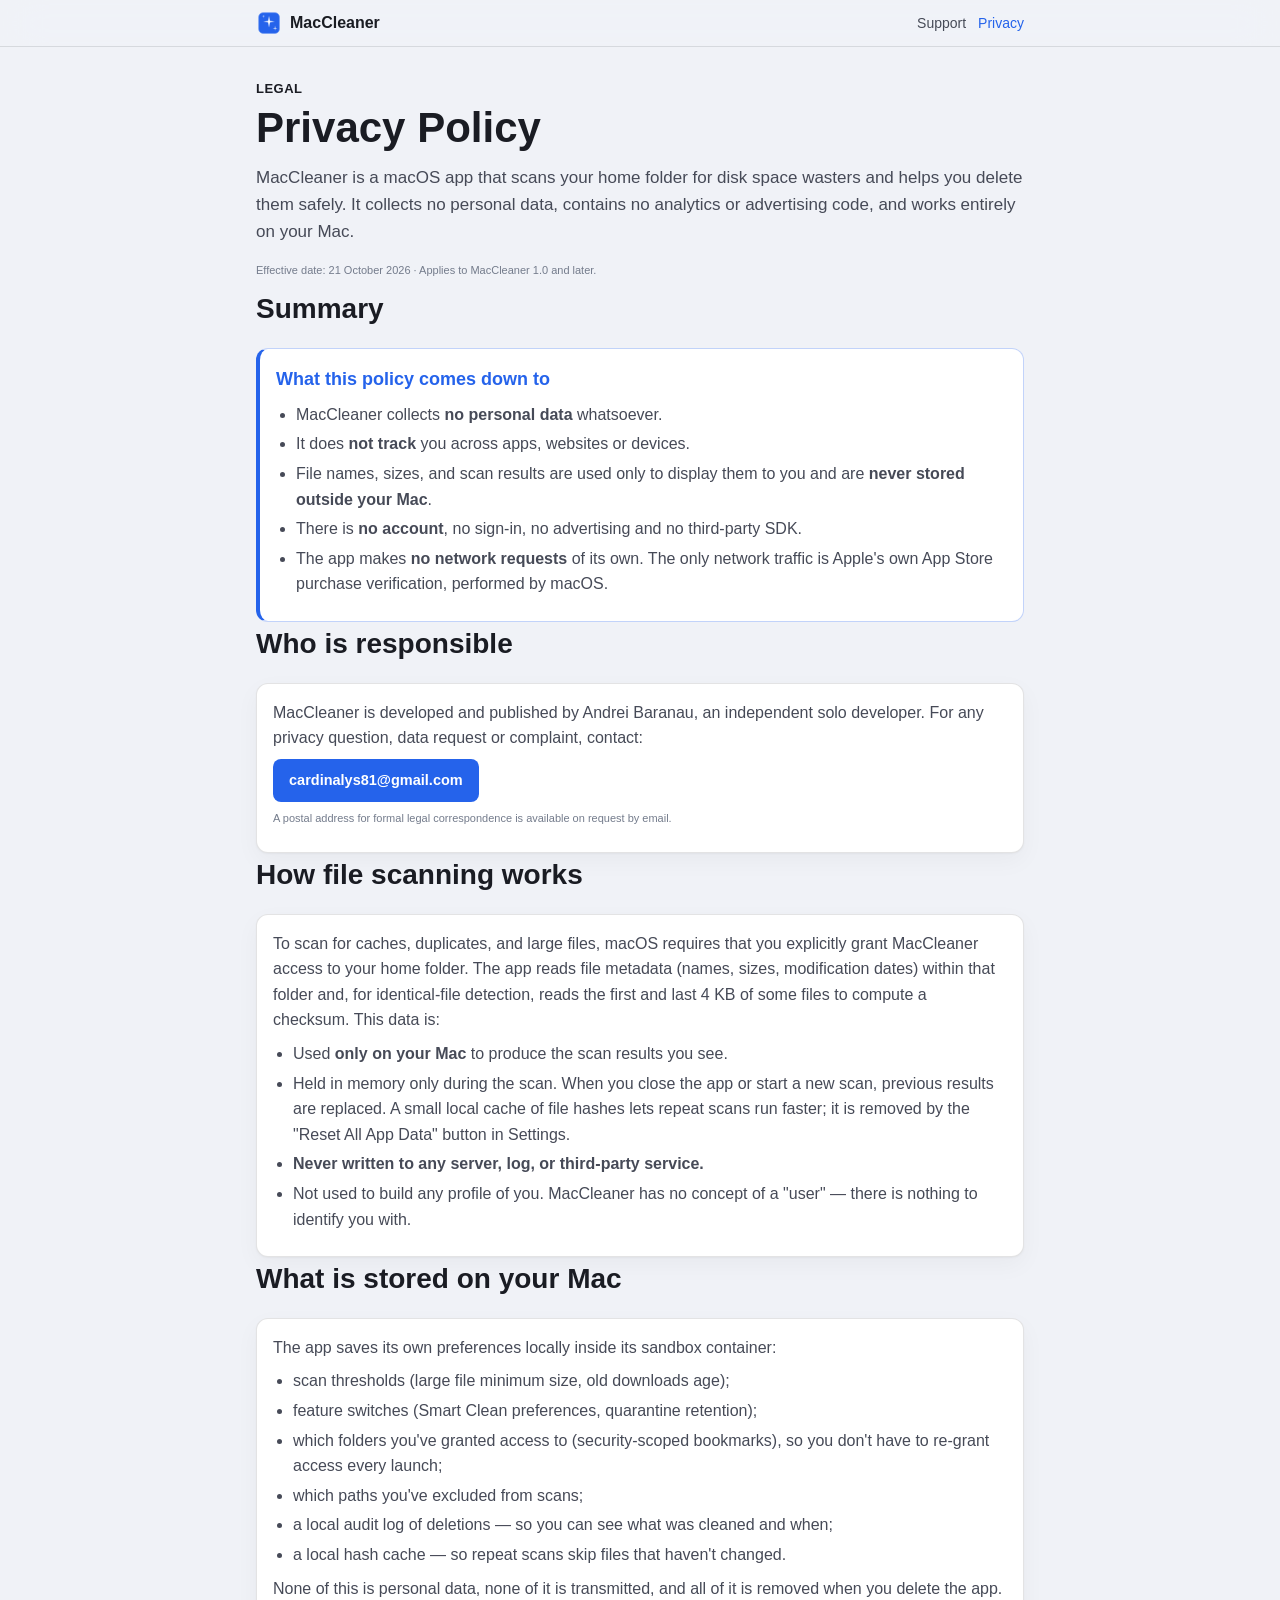
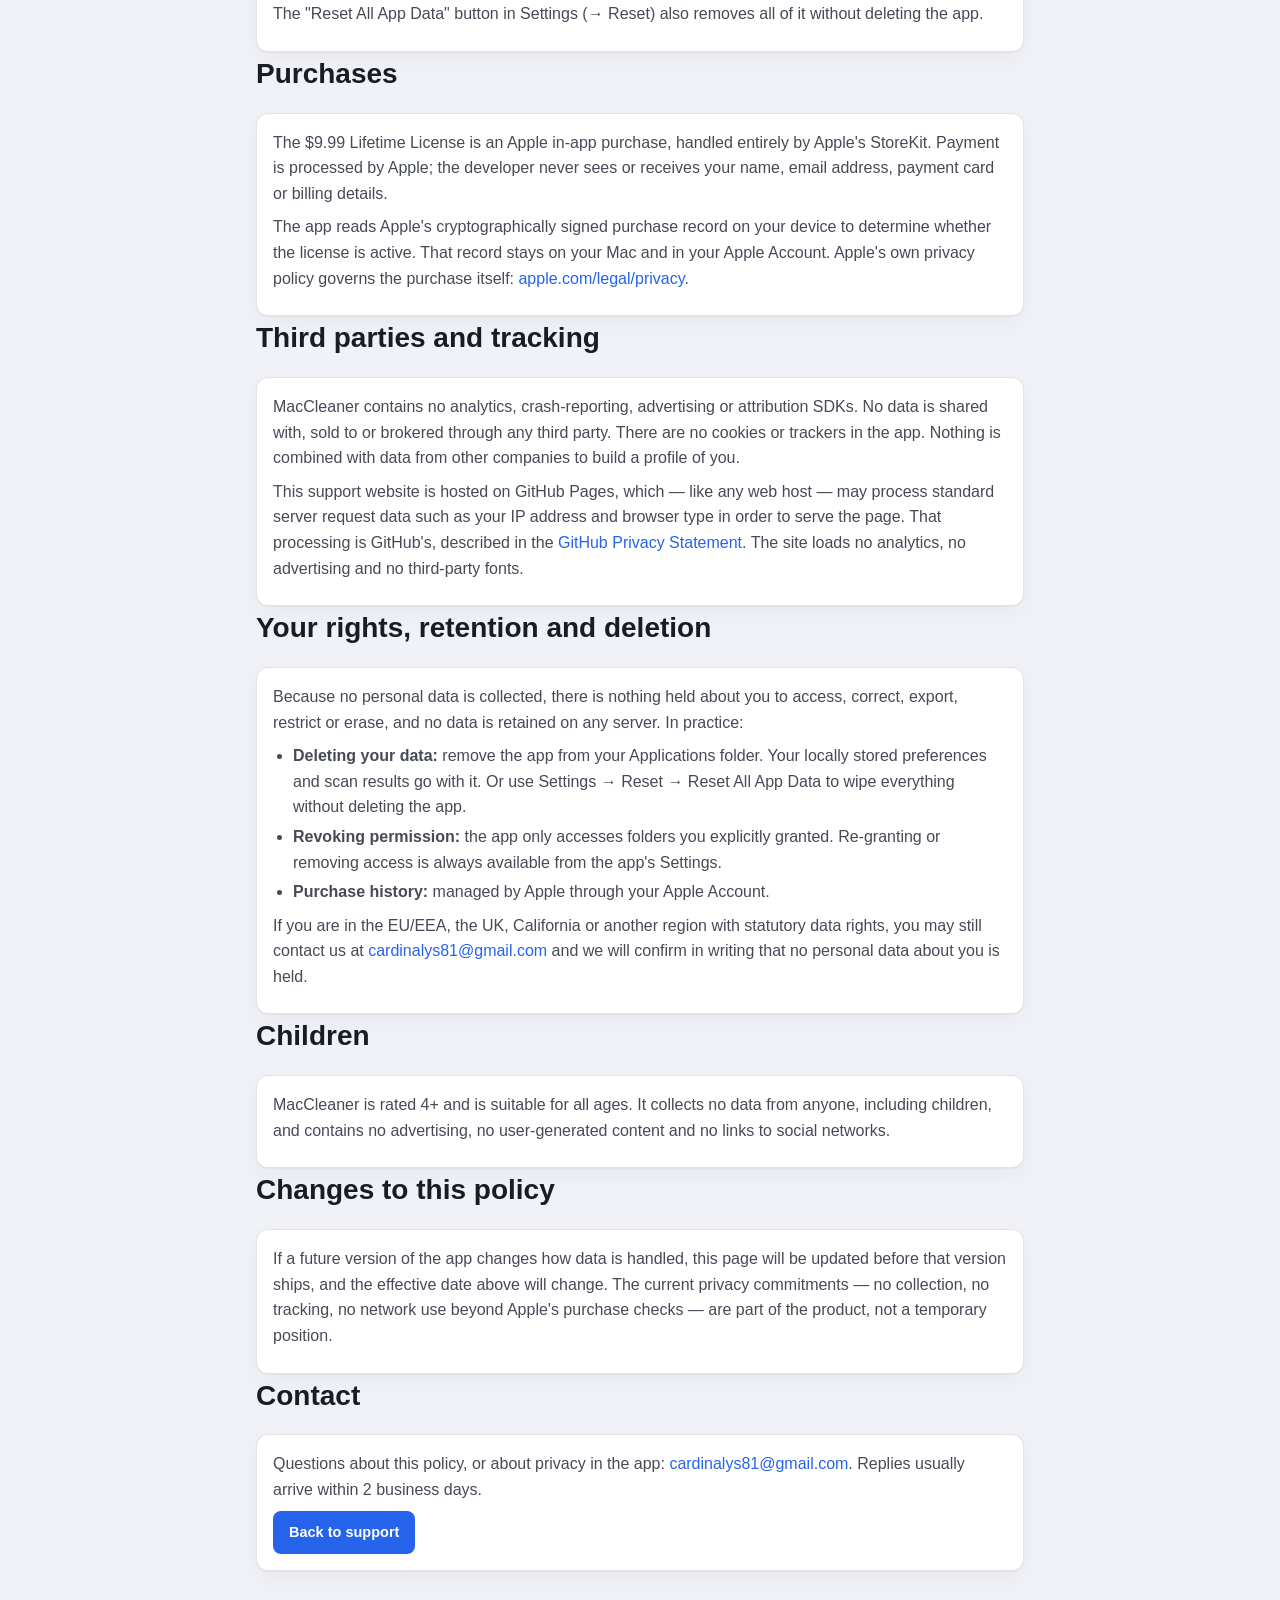
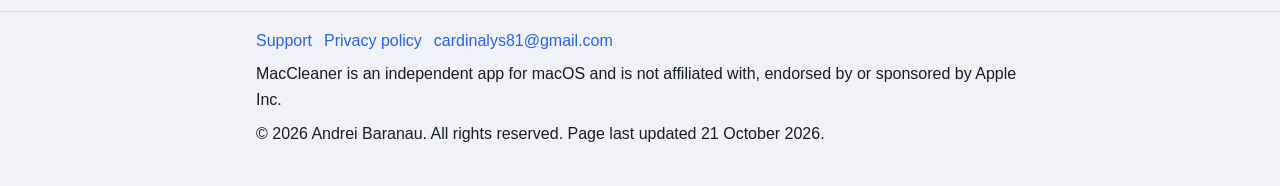
==== privacy.html @ f30d48b1 "landng" ====
<!DOCTYPE html>
<html lang="en">
<head>
    <meta charset="utf-8"/>
    <meta name="viewport" content="width=device-width, initial-scale=1"/>
    <title>MacCleaner Privacy Policy</title>
    <meta name="description" content="Privacy policy for MacCleaner, the macOS disk space cleaner. No data collection, no tracking, no analytics — your files never leave your Mac."/>
    <meta name="theme-color" content="#0a1c3d"/>
    <link rel="canonical" href="https://carsinalys.github.io/mac-cleaner-info/privacy.html"/>
    <link rel="icon" type="image/png" sizes="32x32" href="assets/favicon-32.png"/>
    <link rel="apple-touch-icon" href="assets/icon-256.png"/>
    <link rel="stylesheet" href="assets/styles.css"/>
</head>

<body>
    <a class="skip-link" href="#main">Skip to content</a>

    <header class="topbar">
        <div class="topbar__inner">
            <a class="topbar__brand" href="./">
                <img src="assets/icon-128.png" alt="" width="26" height="26"/>
                MacCleaner
            </a>
            <nav class="topbar__nav" aria-label="Sections">
                <a href="./">Support</a>
                <a href="privacy.html" aria-current="page">Privacy</a>
            </nav>
        </div>
    </header>

    <main id="main" class="wrap">
        <section style="margin-top: 32px">
            <span class="eyebrow">Legal</span>
            <h1>Privacy Policy</h1>
            <p class="lead">
                MacCleaner is a macOS app that scans your home folder for disk space
                wasters and helps you delete them safely. It collects no personal data,
                contains no analytics or advertising code, and works entirely on your Mac.
            </p>
            <p class="tiny">Effective date: 21 October 2026 · Applies to MacCleaner 1.0 and later.</p>
        </section>

        <section id="summary">
            <h2>Summary</h2>
            <div class="notice">
                <h3>What this policy comes down to</h3>
                <ul class="muted">
                    <li>MacCleaner collects <strong>no personal data</strong> whatsoever.</li>
                    <li>It does <strong>not track</strong> you across apps, websites or devices.</li>
                    <li>
                        File names, sizes, and scan results are used only to display them to
                        you and are <strong>never stored outside your Mac</strong>.
                    </li>
                    <li>
                        There is <strong>no account</strong>, no sign-in, no advertising and no
                        third-party SDK.
                    </li>
                    <li>
                        The app makes <strong>no network requests</strong> of its own. The only
                        network traffic is Apple's own App Store purchase verification,
                        performed by macOS.
                    </li>
                </ul>
            </div>
        </section>

        <section id="who">
            <h2>Who is responsible</h2>
            <div class="card">
                <p class="muted">
                    MacCleaner is developed and published by Andrei Baranau, an independent solo developer. For any privacy
                    question, data request or complaint, contact:
                </p>
                <p>
                    <a class="btn" href="mailto:cardinalys81@gmail.com">cardinalys81@gmail.com</a>
                </p>
                <p class="tiny">
                    A postal address for formal legal correspondence is available on request by
                    email.
                </p>
            </div>
        </section>

        <section id="scan-data">
            <h2>How file scanning works</h2>
            <div class="card">
                <p class="muted">
                    To scan for caches, duplicates, and large files, macOS requires that you
                    explicitly grant MacCleaner access to your home folder. The app reads file
                    metadata (names, sizes, modification dates) within that folder and, for
                    identical-file detection, reads the first and last 4 KB of some files to
                    compute a checksum. This data is:
                </p>
                <ul class="muted">
                    <li>Used <strong>only on your Mac</strong> to produce the scan results you see.</li>
                    <li>
                        Held in memory only during the scan. When you close the app or start a
                        new scan, previous results are replaced. A small local cache of file
                        hashes lets repeat scans run faster; it is removed by the "Reset All
                        App Data" button in Settings.
                    </li>
                    <li>
                        <strong>Never written to any server, log, or third-party service.</strong>
                    </li>
                    <li>
                        Not used to build any profile of you. MacCleaner has no concept of a
                        "user" — there is nothing to identify you with.
                    </li>
                </ul>
            </div>
        </section>

        <section id="stored">
            <h2>What is stored on your Mac</h2>
            <div class="card">
                <p class="muted">The app saves its own preferences locally inside its sandbox container:</p>
                <ul class="muted">
                    <li>scan thresholds (large file minimum size, old downloads age);</li>
                    <li>feature switches (Smart Clean preferences, quarantine retention);</li>
                    <li>which folders you've granted access to (security-scoped bookmarks), so you don't have to re-grant access every launch;</li>
                    <li>which paths you've excluded from scans;</li>
                    <li>a local audit log of deletions — so you can see what was cleaned and when;</li>
                    <li>a local hash cache — so repeat scans skip files that haven't changed.</li>
                </ul>
                <p class="muted">
                    None of this is personal data, none of it is transmitted, and all of it is
                    removed when you delete the app. The "Reset All App Data" button in
                    Settings (→ Reset) also removes all of it without deleting the app.
                </p>
            </div>
        </section>

        <section id="purchases">
            <h2>Purchases</h2>
            <div class="card">
                <p class="muted">
                    The $9.99 Lifetime License is an Apple in-app purchase, handled entirely
                    by Apple's StoreKit. Payment is processed by Apple; the developer never
                    sees or receives your name, email address, payment card or billing details.
                </p>
                <p class="muted">
                    The app reads Apple's cryptographically signed purchase record on your
                    device to determine whether the license is active. That record stays on
                    your Mac and in your Apple Account. Apple's own privacy policy governs
                    the purchase itself:
                    <a href="https://www.apple.com/legal/privacy/" rel="noopener">apple.com/legal/privacy</a>.
                </p>
            </div>
        </section>

        <section id="third-parties">
            <h2>Third parties and tracking</h2>
            <div class="card">
                <p class="muted">
                    MacCleaner contains no analytics, crash-reporting, advertising or
                    attribution SDKs. No data is shared with, sold to or brokered through any
                    third party. There are no cookies or trackers in the app. Nothing is
                    combined with data from other companies to build a profile of you.
                </p>
                <p class="muted">
                    This support website is hosted on GitHub Pages, which — like any web host —
                    may process standard server request data such as your IP address and
                    browser type in order to serve the page. That processing is GitHub's,
                    described in the
                    <a href="https://docs.github.com/site-policy/privacy-policies/github-general-privacy-statement" rel="noopener">GitHub Privacy Statement</a>.
                    The site loads no analytics, no advertising and no third-party fonts.
                </p>
            </div>
        </section>

        <section id="rights">
            <h2>Your rights, retention and deletion</h2>
            <div class="card">
                <p class="muted">
                    Because no personal data is collected, there is nothing held about you to
                    access, correct, export, restrict or erase, and no data is retained on any
                    server. In practice:
                </p>
                <ul class="muted">
                    <li>
                        <strong>Deleting your data:</strong> remove the app from your Applications
                        folder. Your locally stored preferences and scan results go with it.
                        Or use Settings → Reset → Reset All App Data to wipe everything without
                        deleting the app.
                    </li>
                    <li>
                        <strong>Revoking permission:</strong> the app only accesses folders you
                        explicitly granted. Re-granting or removing access is always available
                        from the app's Settings.
                    </li>
                    <li>
                        <strong>Purchase history:</strong> managed by Apple through your Apple Account.
                    </li>
                </ul>
                <p class="muted">
                    If you are in the EU/EEA, the UK, California or another region with statutory
                    data rights, you may still contact us at
                    <a href="mailto:cardinalys81@gmail.com">cardinalys81@gmail.com</a> and we
                    will confirm in writing that no personal data about you is held.
                </p>
            </div>
        </section>

        <section id="children">
            <h2>Children</h2>
            <div class="card">
                <p class="muted">
                    MacCleaner is rated 4+ and is suitable for all ages. It collects no data
                    from anyone, including children, and contains no advertising, no
                    user-generated content and no links to social networks.
                </p>
            </div>
        </section>

        <section id="changes">
            <h2>Changes to this policy</h2>
            <div class="card">
                <p class="muted">
                    If a future version of the app changes how data is handled, this page will
                    be updated before that version ships, and the effective date above will
                    change. The current privacy commitments — no collection, no tracking, no
                    network use beyond Apple's purchase checks — are part of the product, not
                    a temporary position.
                </p>
            </div>
        </section>

        <section id="contact-legal">
            <h2>Contact</h2>
            <div class="card">
                <p class="muted">
                    Questions about this policy, or about privacy in the app:
                    <a href="mailto:cardinalys81@gmail.com">cardinalys81@gmail.com</a>.
                    Replies usually arrive within 2 business days.
                </p>
                <div class="btn-row">
                    <a class="btn" href="./">Back to support</a>
                </div>
            </div>
        </section>
    </main>

    <footer class="footer">
        <div class="footer__inner">
            <div class="footer__links">
                <a href="./">Support</a>
                <a href="privacy.html">Privacy policy</a>
                <a href="mailto:cardinalys81@gmail.com">cardinalys81@gmail.com</a>
            </div>
            <p>
                MacCleaner is an independent app for macOS and is not affiliated with,
                endorsed by or sponsored by Apple Inc.
            </p>
            <p>© 2026 Andrei Baranau. All rights reserved. Page last updated 21 October 2026.</p>
        </div>
    </footer>
</body>
</html>
---- assets/styles.css ----
/* MacCleaner support site — design tokens mirror the app's DesignSystem.swift */

:root {
  color-scheme: light dark;

  --accent: #2563eb;
  --accent-strong: #1d4ed8;
  --accent-soft: rgba(37, 99, 235, 0.08);
  --accent-line: rgba(37, 99, 235, 0.28);

  --radius-row: 8px;
  --radius-button: 8px;
  --radius-card: 12px;
  --radius-hero: 16px;

  --space-xs: 4px;
  --space-sm: 8px;
  --space-md: 12px;
  --space-lg: 16px;
  --space-xl: 24px;
  --space-xxl: 32px;
  --space-section: 40px;

  --page-bg: #f0f2f7;
  --card-bg: #ffffff;
  --card-bg-alt: #f8f9fc;
  --separator: rgba(60, 60, 67, 0.14);
  --text: #1a1c23;
  --text-secondary: #464a57;
  --text-tertiary: #747c8c;
  --shadow: 0 1px 2px rgba(0, 0, 0, 0.04), 0 8px 24px rgba(0, 0, 0, 0.04);

  --hero-bg: linear-gradient(150deg, #0a1c3d 0%, #123266 48%, #0e2038 100%);
  --hero-text: #f4f7ff;
  --hero-text-secondary: rgba(244, 247, 255, 0.7);
  --hero-card-bg: rgba(255, 255, 255, 0.06);
  --hero-card-line: rgba(255, 255, 255, 0.12);

  --ok: #16a34a;
  --warn: #b45309;
  --danger: #dc2626;

  --font: -apple-system, BlinkMacSystemFont, "SF Pro Text", "Segoe UI", Roboto,
    Helvetica, Arial, sans-serif;
  --content-width: 800px;
}

@media (prefers-color-scheme: dark) {
  :root {
    --accent: #60a5fa;
    --accent-strong: #93c5fd;
    --accent-soft: rgba(96, 165, 250, 0.1);
    --accent-line: rgba(96, 165, 250, 0.3);

    --page-bg: #0e0e12;
    --card-bg: #1a1a24;
    --card-bg-alt: #20202a;
    --separator: rgba(235, 235, 245, 0.12);
    --text: #eef0f7;
    --text-secondary: #a8b0be;
    --text-tertiary: #78808e;
    --shadow: 0 1px 2px rgba(0, 0, 0, 0.3), 0 10px 30px rgba(0, 0, 0, 0.3);

    --ok: #4ade80;
    --warn: #fbbf24;
    --danger: #f87171;
  }
}

*,
*::before,
*::after {
  box-sizing: border-box;
}

html {
  -webkit-text-size-adjust: 100%;
  scroll-behavior: smooth;
  scroll-padding-top: 72px;
}

body {
  margin: 0;
  font: 400 16px/1.6 var(--font);
  color: var(--text);
  background: var(--page-bg);
}

a {
  color: var(--accent);
  text-decoration: none;
}
a:hover {
  text-decoration: underline;
}

h1 {
  font-size: clamp(30px, 4.5vw, 42px);
  font-weight: 700;
  line-height: 1.15;
  margin: 0 0 var(--space-md);
}
h2 {
  font-size: clamp(22px, 3vw, 28px);
  font-weight: 700;
  margin: 0 0 var(--space-lg);
}
h3 {
  font-size: 18px;
  font-weight: 600;
  margin: 0 0 var(--space-sm);
}
p {
  margin: 0 0 var(--space-sm);
}
ul, ol {
  margin: 0 0 var(--space-sm);
  padding-left: 20px;
}
li {
  margin-bottom: 4px;
}
code {
  font: 500 0.9em SF Mono, "SF Mono", ui-monospace, Menlo, Consolas, monospace;
  background: var(--accent-soft);
  border-radius: 3px;
  padding: 1px 5px;
}

.small { font-size: 13px; }
.tiny { font-size: 11px; color: var(--text-tertiary); }
.muted { color: var(--text-secondary); }
.lead { font-size: 17px; color: var(--text-secondary); margin: 0 0 var(--space-lg); }

.eyebrow {
  font-size: 13px;
  font-weight: 600;
  letter-spacing: 0.5px;
  text-transform: uppercase;
  display: block;
  margin-bottom: 4px;
}

.badge {
  display: inline-block;
  padding: 4px 10px;
  border-radius: 6px;
  font-size: 12.5px;
  font-weight: 500;
  background: var(--accent-soft);
  color: var(--accent);
  margin: 0 4px 4px 0;
}
.badge--green { background: rgba(34, 197, 94, 0.08); color: var(--ok); }
.badge--warn { background: rgba(245, 158, 11, 0.1); color: var(--warn); }

.skip-link {
  position: absolute;
  left: -9999px;
}
.skip-link:focus { left: 8px; top: 8px; z-index: 100; }

.wrap {
  max-width: var(--content-width);
  margin: 0 auto;
  padding: 0 var(--space-lg);
}

/* Topbar */
.topbar {
  position: sticky;
  top: 0;
  z-index: 50;
  backdrop-filter: saturate(180%) blur(20px);
  -webkit-backdrop-filter: saturate(180%) blur(20px);
  background: rgba(240, 242, 247, 0.85);
  border-bottom: 1px solid var(--separator);
}
@media (prefers-color-scheme: dark) {
  .topbar { background: rgba(14, 14, 18, 0.85); }
}
.topbar__inner {
  max-width: var(--content-width);
  margin: 0 auto;
  padding: 10px var(--space-lg);
  display: flex;
  align-items: center;
  gap: var(--space-lg);
}
.topbar__brand {
  font-size: 16px;
  font-weight: 600;
  color: var(--text);
  display: flex;
  align-items: center;
  gap: 8px;
}
.topbar__brand img { border-radius: 6px; }
.topbar__nav {
  margin-left: auto;
  display: flex;
  gap: var(--space-md);
  font-size: 14px;
}
.topbar__nav a { color: var(--text-secondary); }
.topbar__nav a:hover { color: var(--accent); }
.topbar__nav a[aria-current="page"] { color: var(--accent); }

@media (max-width: 640px) {
  .topbar__nav { display: none; }
}

/* Hero */
.hero {
  background: var(--hero-bg);
  color: var(--hero-text);
  border-radius: var(--radius-hero);
  padding: var(--space-section) var(--space-xxl);
  margin: var(--space-lg) 0 var(--space-section);
}
.hero__top {
  display: flex;
  align-items: center;
  gap: var(--space-lg);
  margin-bottom: var(--space-lg);
}
.hero__icon {
  border-radius: 18px;
}
.hero__badges { margin-bottom: var(--space-md); }
.hero .eyebrow { color: var(--hero-text-secondary); }
.hero h1 { color: var(--hero-text); }
.hero .lead { color: var(--hero-text-secondary); }
.hero .badge {
  background: var(--hero-card-bg);
  border: 1px solid var(--hero-card-line);
  color: var(--hero-text);
}

.contact {
  background: var(--hero-card-bg);
  border: 1px solid var(--hero-card-line);
  border-radius: var(--radius-card);
  padding: var(--space-lg);
}
.contact__label {
  font-size: 13px;
  font-weight: 600;
  letter-spacing: 0.5px;
  text-transform: uppercase;
  color: var(--hero-text-secondary);
  margin-bottom: 6px;
}
.contact__mail {
  font-size: 20px;
  font-weight: 600;
  color: var(--hero-text);
}
.contact__meta p { font-size: 14px; color: var(--hero-text-secondary); margin: 0; }
.contact__meta p + p { margin-top: 4px; }

/* Cards */
.card {
  background: var(--card-bg);
  border: 1px solid var(--separator);
  border-radius: var(--radius-card);
  padding: var(--space-lg);
  box-shadow: var(--shadow);
}
.card + .card { margin-top: var(--space-md); }

.notice {
  background: var(--card-bg);
  border: 1px solid var(--accent-line);
  border-left: 4px solid var(--accent);
  border-radius: var(--radius-card);
  padding: var(--space-lg);
}
.notice h3 { color: var(--accent); }

.rows details {
  border: 1px solid var(--separator);
  border-radius: var(--radius-card);
  background: var(--card-bg);
  margin-bottom: var(--space-sm);
  box-shadow: var(--shadow);
  overflow: hidden;
}
.rows summary {
  font-weight: 600;
  font-size: 15.5px;
  padding: 14px 16px;
  cursor: pointer;
  list-style: none;
  display: flex;
  align-items: center;
  gap: 8px;
}
.rows summary::before {
  content: "›";
  color: var(--accent);
  font-size: 18px;
  transform: rotate(0deg);
  transition: transform 0.2s ease;
}
.rows details[open] summary::before { transform: rotate(90deg); }
.rows summary::-webkit-details-marker { display: none; }
.rows .answer {
  padding: 0 16px 14px;
  color: var(--text-secondary);
  font-size: 15px;
}
.rows .answer p { margin: 0 0 var(--space-sm); }

/* Buttons */
.btn {
  display: inline-block;
  padding: 10px 16px;
  border-radius: var(--radius-button);
  background: var(--accent);
  color: #fff;
  font-size: 14.5px;
  font-weight: 600;
  text-decoration: none;
  border: none;
  transition: background 0.15s;
}
.btn:hover { background: var(--accent-strong); text-decoration: none; }
.btn-row { display: flex; gap: var(--space-sm); flex-wrap: wrap; }

.path {
  font: 500 0.85em SF Mono, ui-monospace, Menlo, Consolas, monospace;
  background: var(--accent-soft);
  border-radius: 3px;
  padding: 1px 5px;
  color: var(--accent);
  white-space: nowrap;
}

/* Feature grid */
.feature-grid {
  display: grid;
  grid-template-columns: repeat(auto-fit, minmax(170px, 1fr));
  gap: var(--space-md);
}
.feature {
  background: var(--card-bg);
  border: 1px solid var(--separator);
  border-radius: var(--radius-card);
  padding: var(--space-md);
  text-align: center;
  transition: transform 0.15s ease, box-shadow 0.15s ease;
}
.feature:hover { transform: translateY(-1px); box-shadow: var(--shadow); }
.feature-icon {
  display: inline-block;
  font-size: 28px;
  margin-bottom: 8px;
}
.feature-name { font-size: 13.5px; font-weight: 600; margin-bottom: 2px; }
.feature-desc { font-size: 12px; color: var(--text-tertiary); line-height: 1.4; }

/* Footer */
.footer {
  border-top: 1px solid var(--separator);
  margin-top: var(--space-section);
  padding: var(--space-lg) 0 var(--space-xxl);
}
.footer__inner {
  max-width: var(--content-width);
  margin: 0 auto;
  padding: 0 var(--space-lg);
}
.footer__links { display: flex; gap: var(--space-md); margin-bottom: var(--space-sm); }

/* Sections */
section { scroll-margin-top: 80px; }
section h2 { margin-top: 0; }
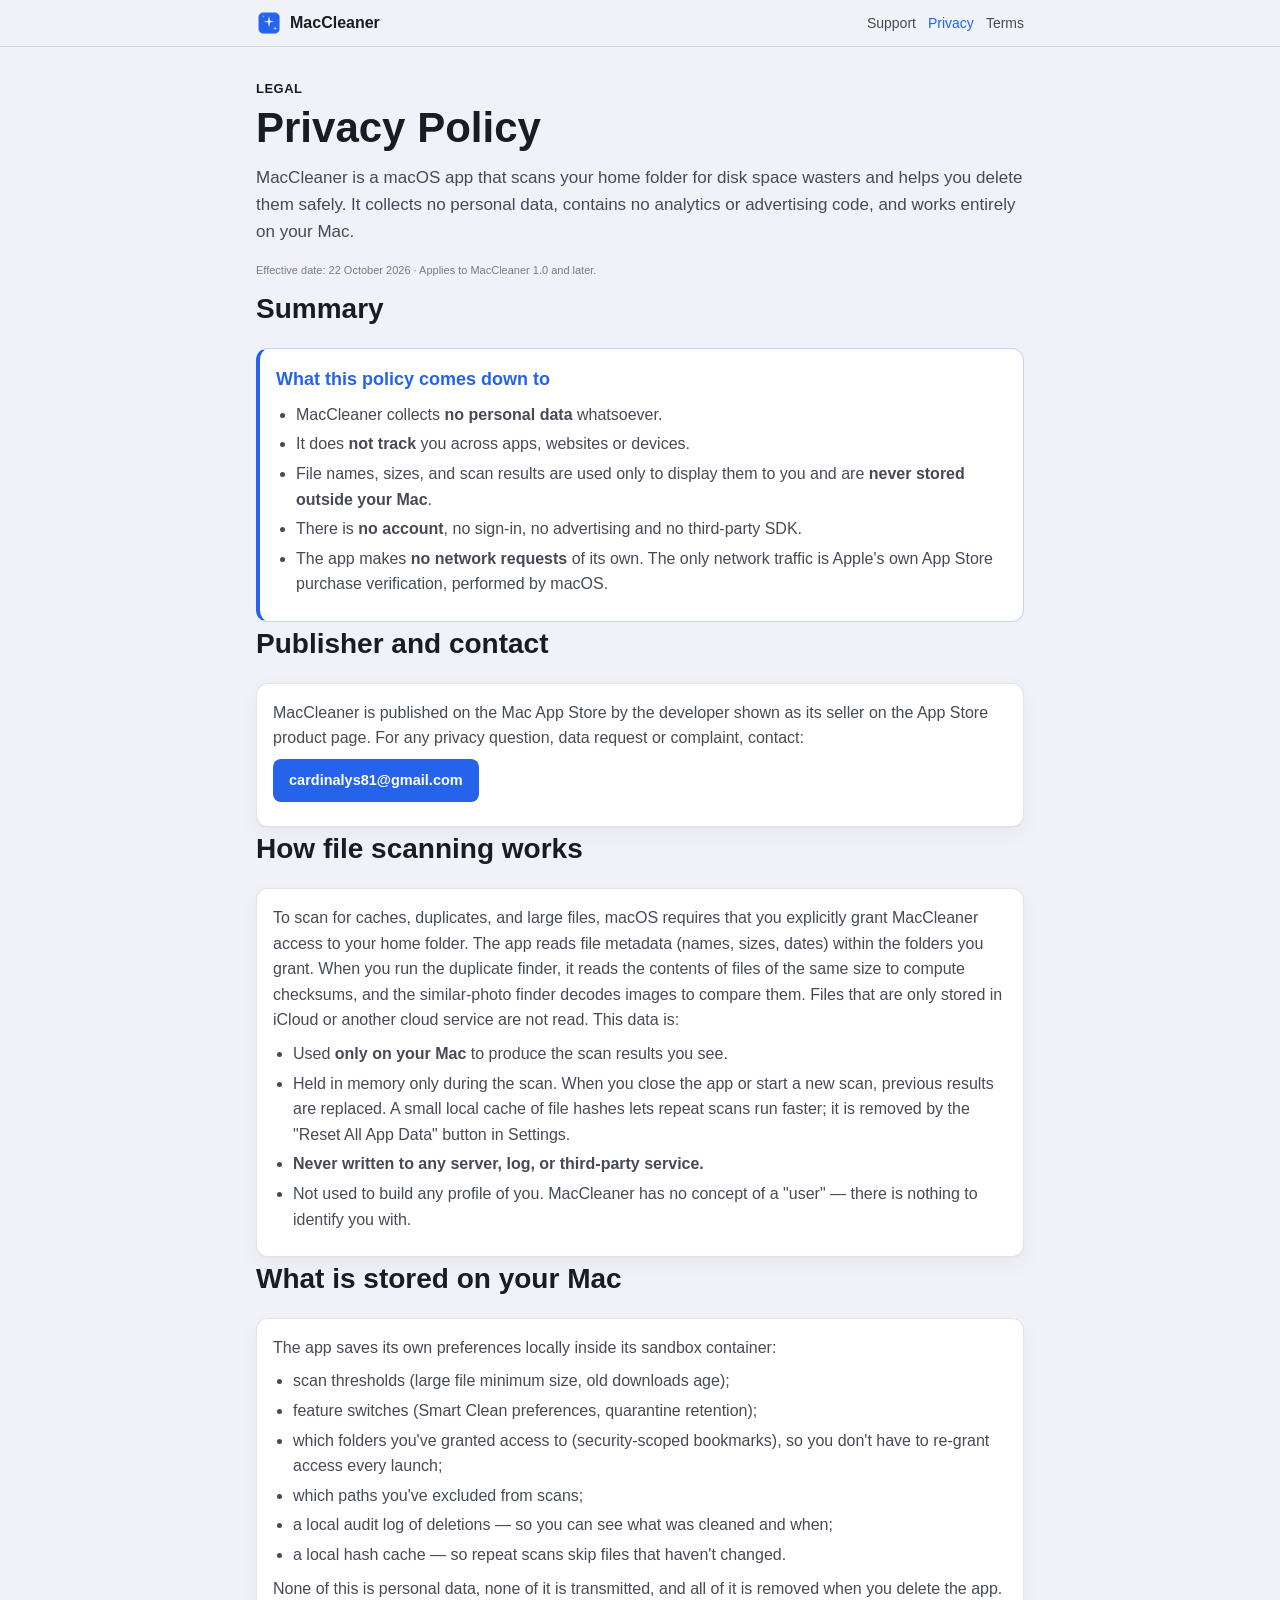
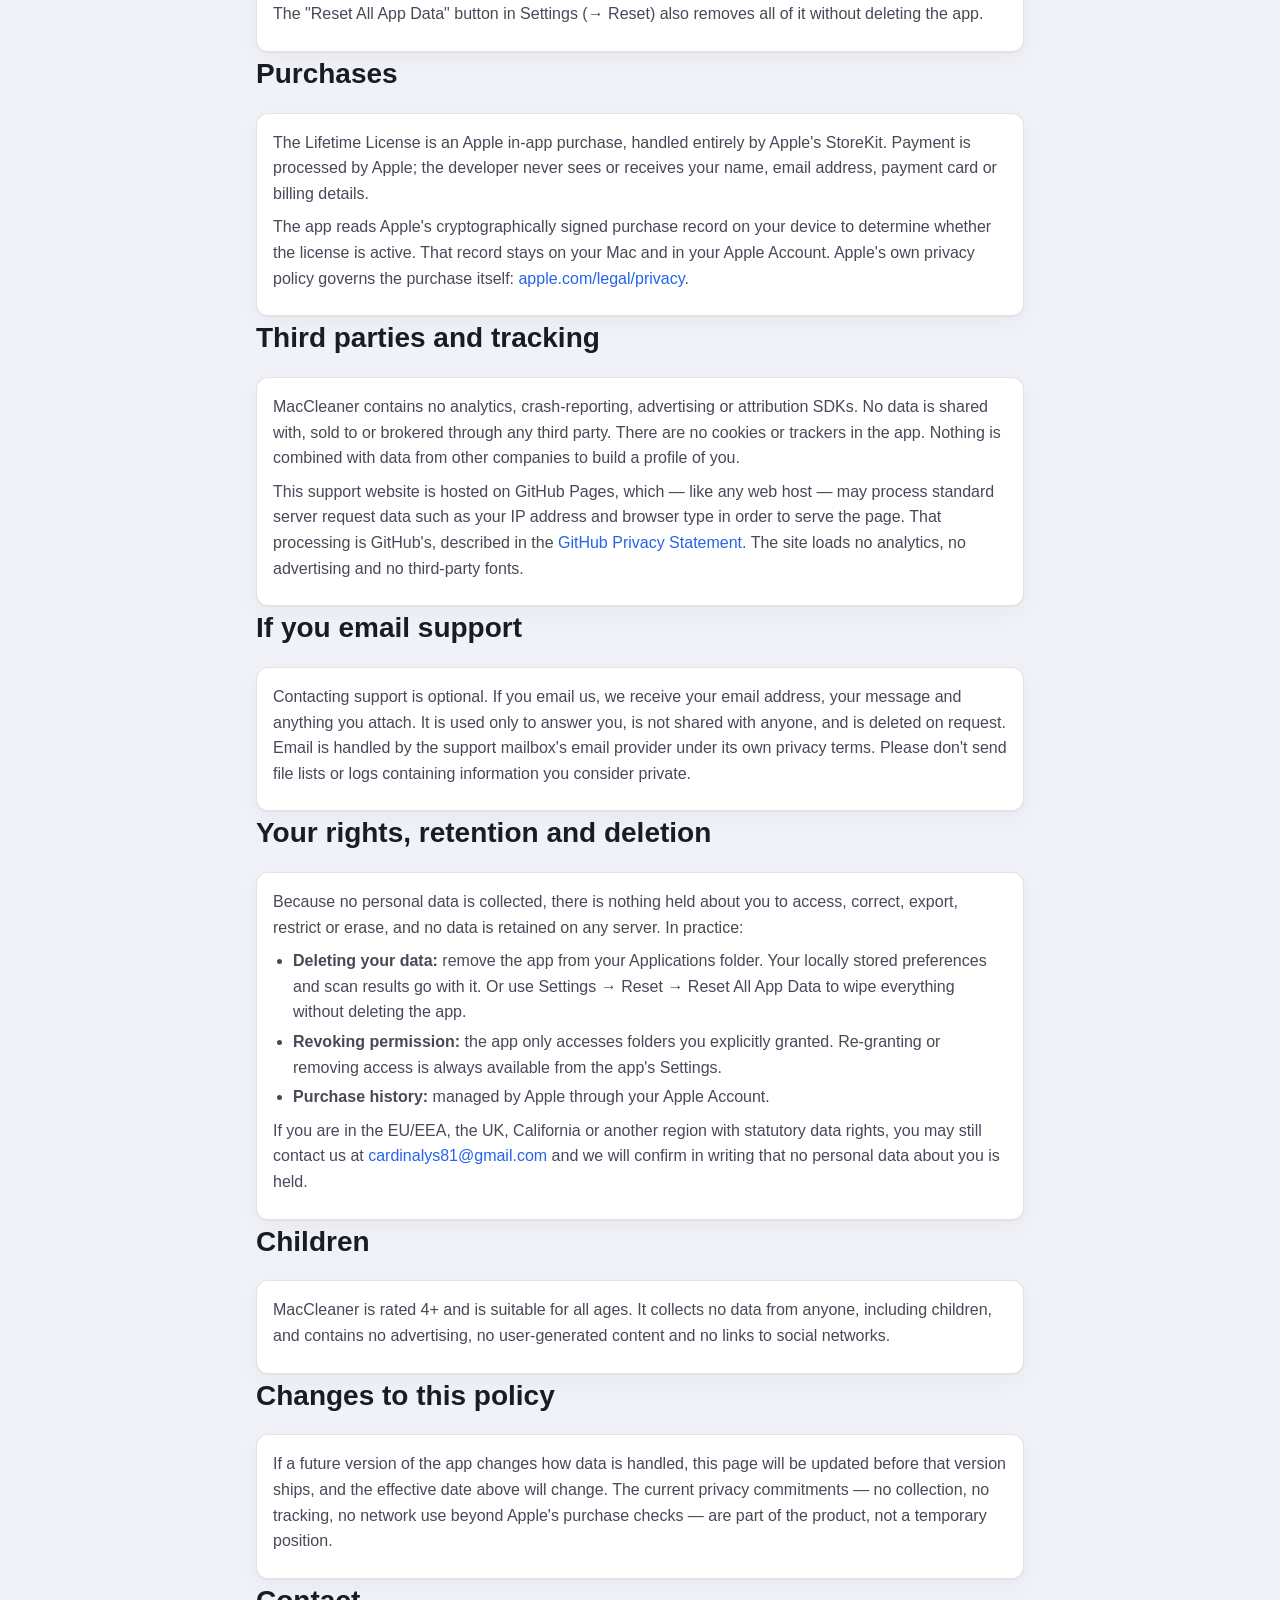
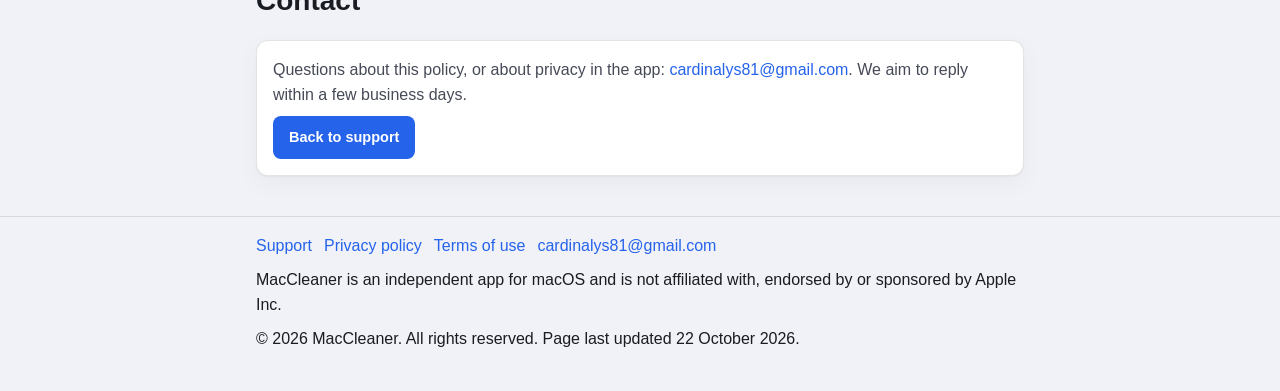
==== commit 323af2f5: "updates" ====
--- a/privacy.html
+++ b/privacy.html
@@ -24,6 +24,7 @@
             <nav class="topbar__nav" aria-label="Sections">
                 <a href="./">Support</a>
                 <a href="privacy.html" aria-current="page">Privacy</a>
+                <a href="terms.html">Terms</a>
             </nav>
         </div>
     </header>
@@ -37,7 +38,7 @@
                 wasters and helps you delete them safely. It collects no personal data,
                 contains no analytics or advertising code, and works entirely on your Mac.
             </p>
-            <p class="tiny">Effective date: 21 October 2026 · Applies to MacCleaner 1.0 and later.</p>
+            <p class="tiny">Effective date: 22 October 2026 · Applies to MacCleaner 1.0 and later.</p>
         </section>
 
         <section id="summary">
@@ -65,19 +66,16 @@
         </section>
 
         <section id="who">
-            <h2>Who is responsible</h2>
-            <div class="card">
-                <p class="muted">
-                    MacCleaner is developed and published by Andrei Baranau, an independent solo developer. For any privacy
-                    question, data request or complaint, contact:
+            <h2>Publisher and contact</h2>
+            <div class="card">
+                <p class="muted">
+                    MacCleaner is published on the Mac App Store by the developer shown as its
+                    seller on the App Store product page. For any privacy question, data
+                    request or complaint, contact:
                 </p>
                 <p>
                     <a class="btn" href="mailto:cardinalys81@gmail.com">cardinalys81@gmail.com</a>
                 </p>
-                <p class="tiny">
-                    A postal address for formal legal correspondence is available on request by
-                    email.
-                </p>
             </div>
         </section>
 
@@ -87,9 +85,11 @@
                 <p class="muted">
                     To scan for caches, duplicates, and large files, macOS requires that you
                     explicitly grant MacCleaner access to your home folder. The app reads file
-                    metadata (names, sizes, modification dates) within that folder and, for
-                    identical-file detection, reads the first and last 4 KB of some files to
-                    compute a checksum. This data is:
+                    metadata (names, sizes, dates) within the folders you grant. When you run
+                    the duplicate finder, it reads the contents of files of the same size to
+                    compute checksums, and the similar-photo finder decodes images to compare
+                    them. Files that are only stored in iCloud or another cloud service are not
+                    read. This data is:
                 </p>
                 <ul class="muted">
                     <li>Used <strong>only on your Mac</strong> to produce the scan results you see.</li>
@@ -134,7 +134,7 @@
             <h2>Purchases</h2>
             <div class="card">
                 <p class="muted">
-                    The $9.99 Lifetime License is an Apple in-app purchase, handled entirely
+                    The Lifetime License is an Apple in-app purchase, handled entirely
                     by Apple's StoreKit. Payment is processed by Apple; the developer never
                     sees or receives your name, email address, payment card or billing details.
                 </p>
@@ -168,6 +168,20 @@
             </div>
         </section>
 
+        <section id="support-email">
+            <h2>If you email support</h2>
+            <div class="card">
+                <p class="muted">
+                    Contacting support is optional. If you email us, we receive your email
+                    address, your message and anything you attach. It is used only to answer
+                    you, is not shared with anyone, and is deleted on request. Email is
+                    handled by the support mailbox's email provider under its own privacy
+                    terms. Please don't send file lists or logs containing information you
+                    consider private.
+                </p>
+            </div>
+        </section>
+
         <section id="rights">
             <h2>Your rights, retention and deletion</h2>
             <div class="card">
@@ -231,7 +245,7 @@
                 <p class="muted">
                     Questions about this policy, or about privacy in the app:
                     <a href="mailto:cardinalys81@gmail.com">cardinalys81@gmail.com</a>.
-                    Replies usually arrive within 2 business days.
+                    We aim to reply within a few business days.
                 </p>
                 <div class="btn-row">
                     <a class="btn" href="./">Back to support</a>
@@ -245,13 +259,14 @@
             <div class="footer__links">
                 <a href="./">Support</a>
                 <a href="privacy.html">Privacy policy</a>
+                <a href="terms.html">Terms of use</a>
                 <a href="mailto:cardinalys81@gmail.com">cardinalys81@gmail.com</a>
             </div>
             <p>
                 MacCleaner is an independent app for macOS and is not affiliated with,
                 endorsed by or sponsored by Apple Inc.
             </p>
-            <p>© 2026 Andrei Baranau. All rights reserved. Page last updated 21 October 2026.</p>
+            <p>© 2026 MacCleaner. All rights reserved. Page last updated 22 October 2026.</p>
         </div>
     </footer>
 </body>
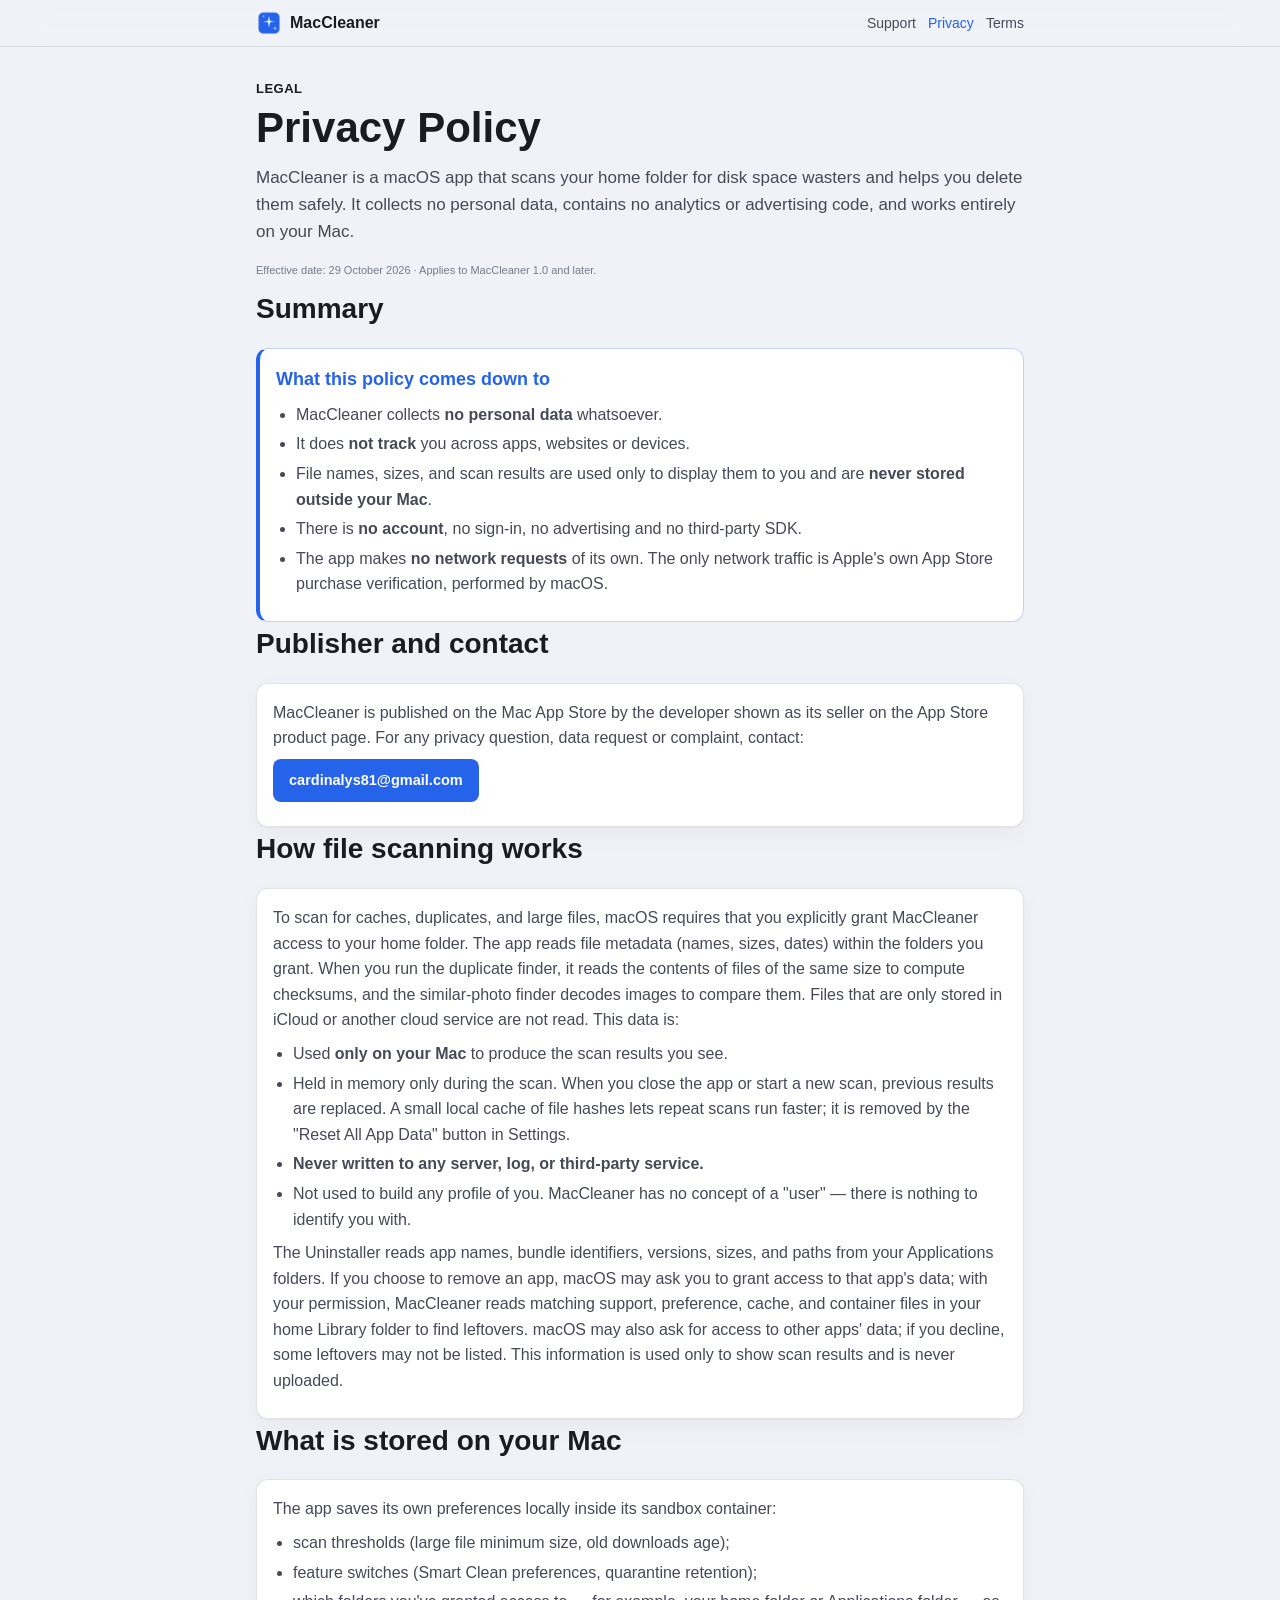
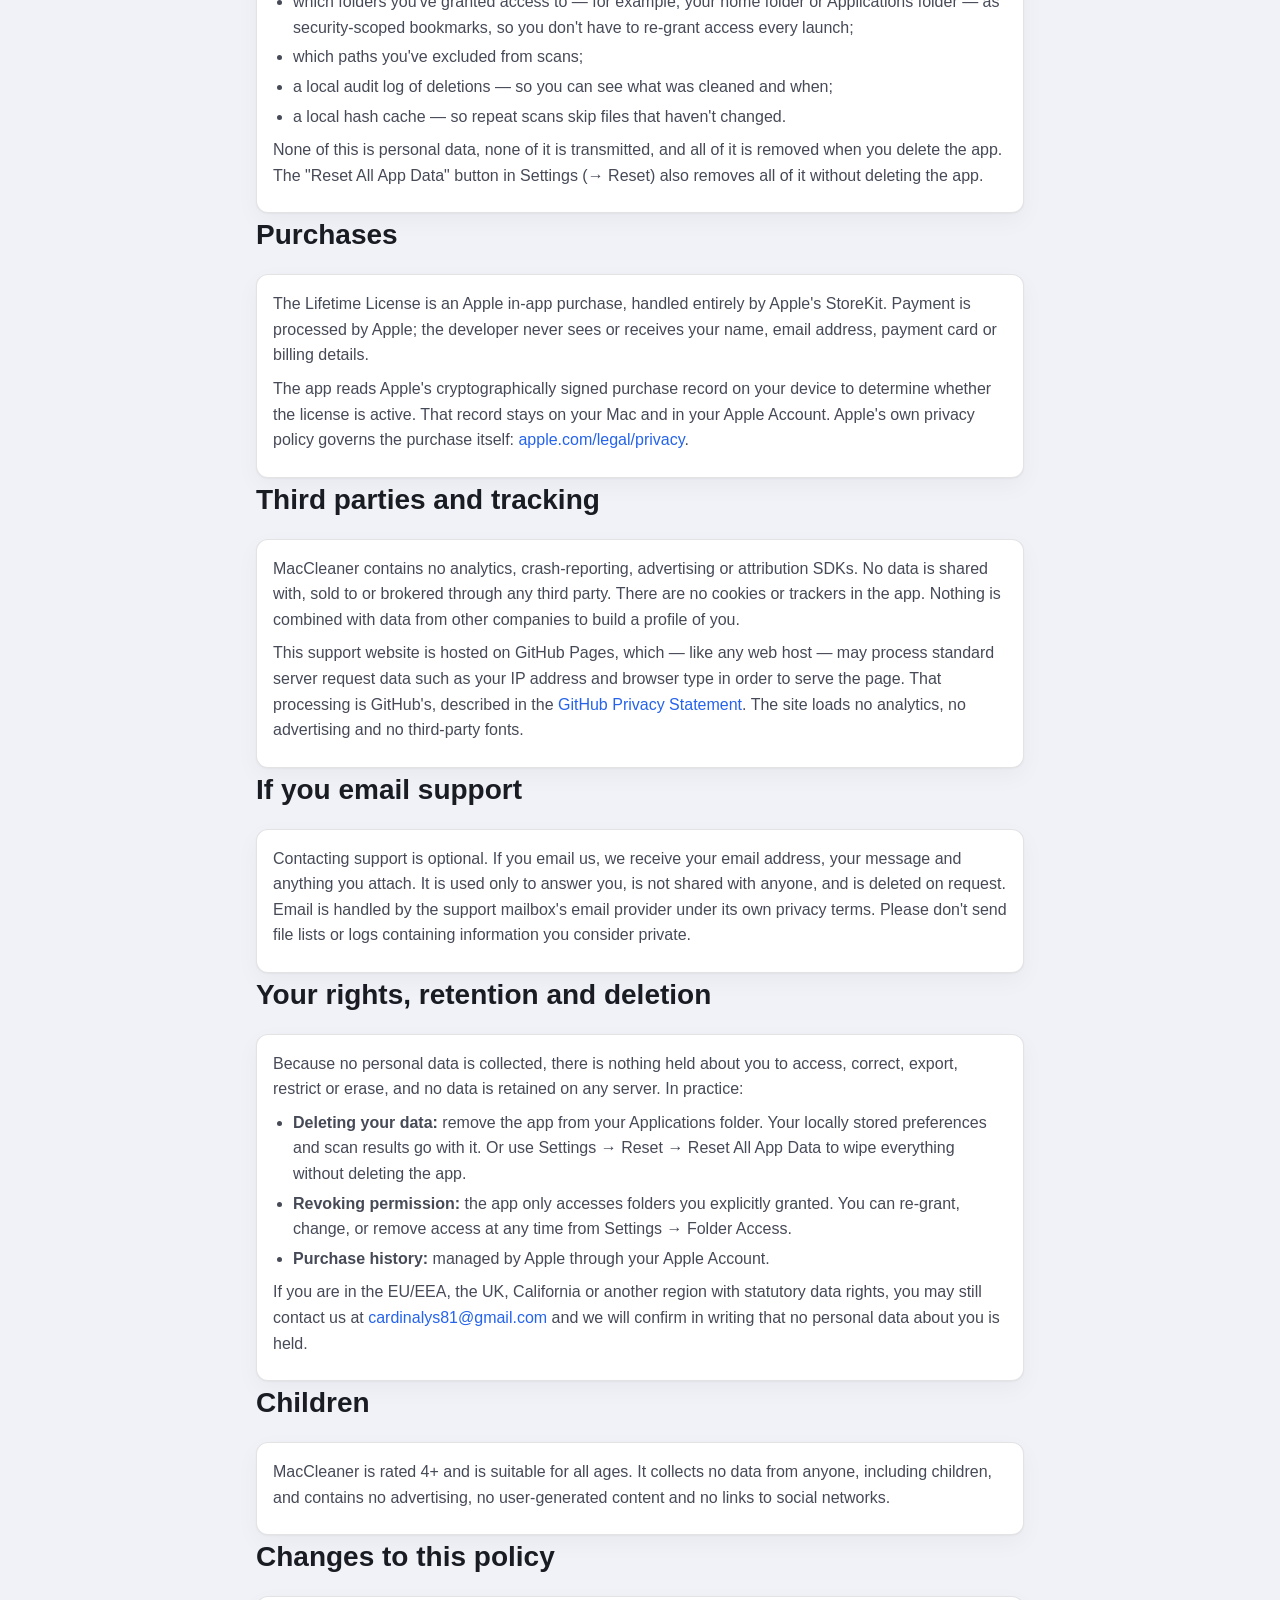
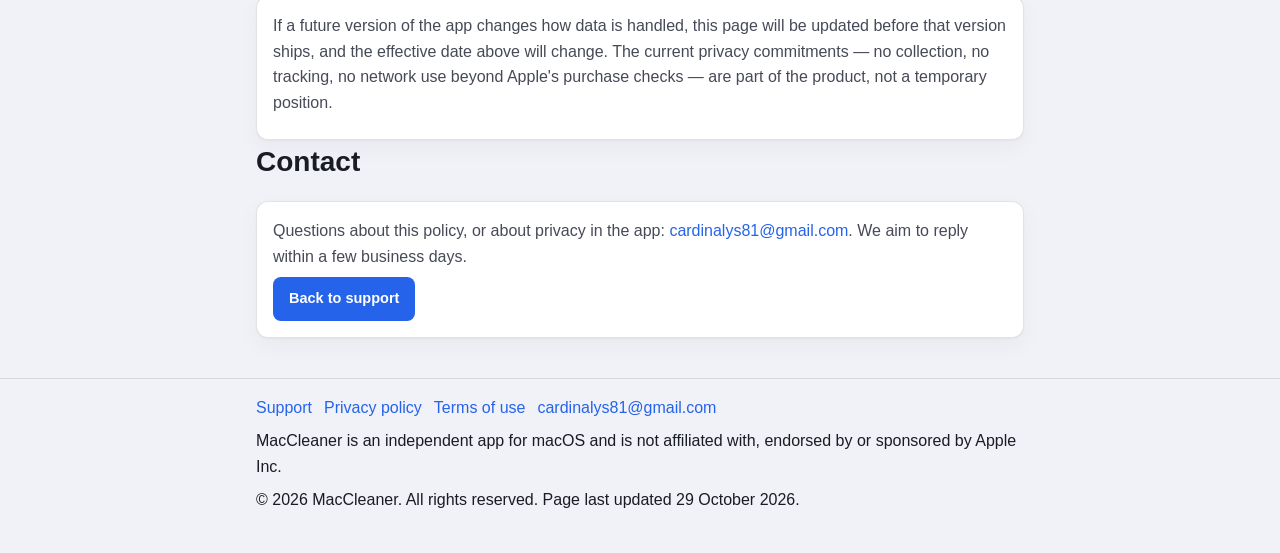
==== commit c065844e: "Disclose uninstaller app-data access" ====
--- a/privacy.html
+++ b/privacy.html
@@ -38,7 +38,7 @@
                 wasters and helps you delete them safely. It collects no personal data,
                 contains no analytics or advertising code, and works entirely on your Mac.
             </p>
-            <p class="tiny">Effective date: 22 October 2026 · Applies to MacCleaner 1.0 and later.</p>
+            <p class="tiny">Effective date: 29 October 2026 · Applies to MacCleaner 1.0 and later.</p>
         </section>
 
         <section id="summary">
@@ -107,6 +107,16 @@
                         "user" — there is nothing to identify you with.
                     </li>
                 </ul>
+                <p class="muted">
+                    The Uninstaller reads app names, bundle identifiers, versions, sizes, and
+                    paths from your Applications folders. If you choose to remove an app,
+                    macOS may ask you to grant access to that app's data; with your
+                    permission, MacCleaner reads matching support, preference, cache, and
+                    container files in your home Library folder to find leftovers. macOS
+                    may also ask for access to other apps' data; if you decline, some
+                    leftovers may not be listed. This information is used only to show scan
+                    results and is never uploaded.
+                </p>
             </div>
         </section>
 
@@ -117,7 +127,7 @@
                 <ul class="muted">
                     <li>scan thresholds (large file minimum size, old downloads age);</li>
                     <li>feature switches (Smart Clean preferences, quarantine retention);</li>
-                    <li>which folders you've granted access to (security-scoped bookmarks), so you don't have to re-grant access every launch;</li>
+                    <li>which folders you've granted access to — for example, your home folder or Applications folder — as security-scoped bookmarks, so you don't have to re-grant access every launch;</li>
                     <li>which paths you've excluded from scans;</li>
                     <li>a local audit log of deletions — so you can see what was cleaned and when;</li>
                     <li>a local hash cache — so repeat scans skip files that haven't changed.</li>
@@ -199,8 +209,8 @@
                     </li>
                     <li>
                         <strong>Revoking permission:</strong> the app only accesses folders you
-                        explicitly granted. Re-granting or removing access is always available
-                        from the app's Settings.
+                        explicitly granted. You can re-grant, change, or remove access at any
+                        time from Settings → Folder Access.
                     </li>
                     <li>
                         <strong>Purchase history:</strong> managed by Apple through your Apple Account.
@@ -266,7 +276,7 @@
                 MacCleaner is an independent app for macOS and is not affiliated with,
                 endorsed by or sponsored by Apple Inc.
             </p>
-            <p>© 2026 MacCleaner. All rights reserved. Page last updated 22 October 2026.</p>
+            <p>© 2026 MacCleaner. All rights reserved. Page last updated 29 October 2026.</p>
         </div>
     </footer>
 </body>
